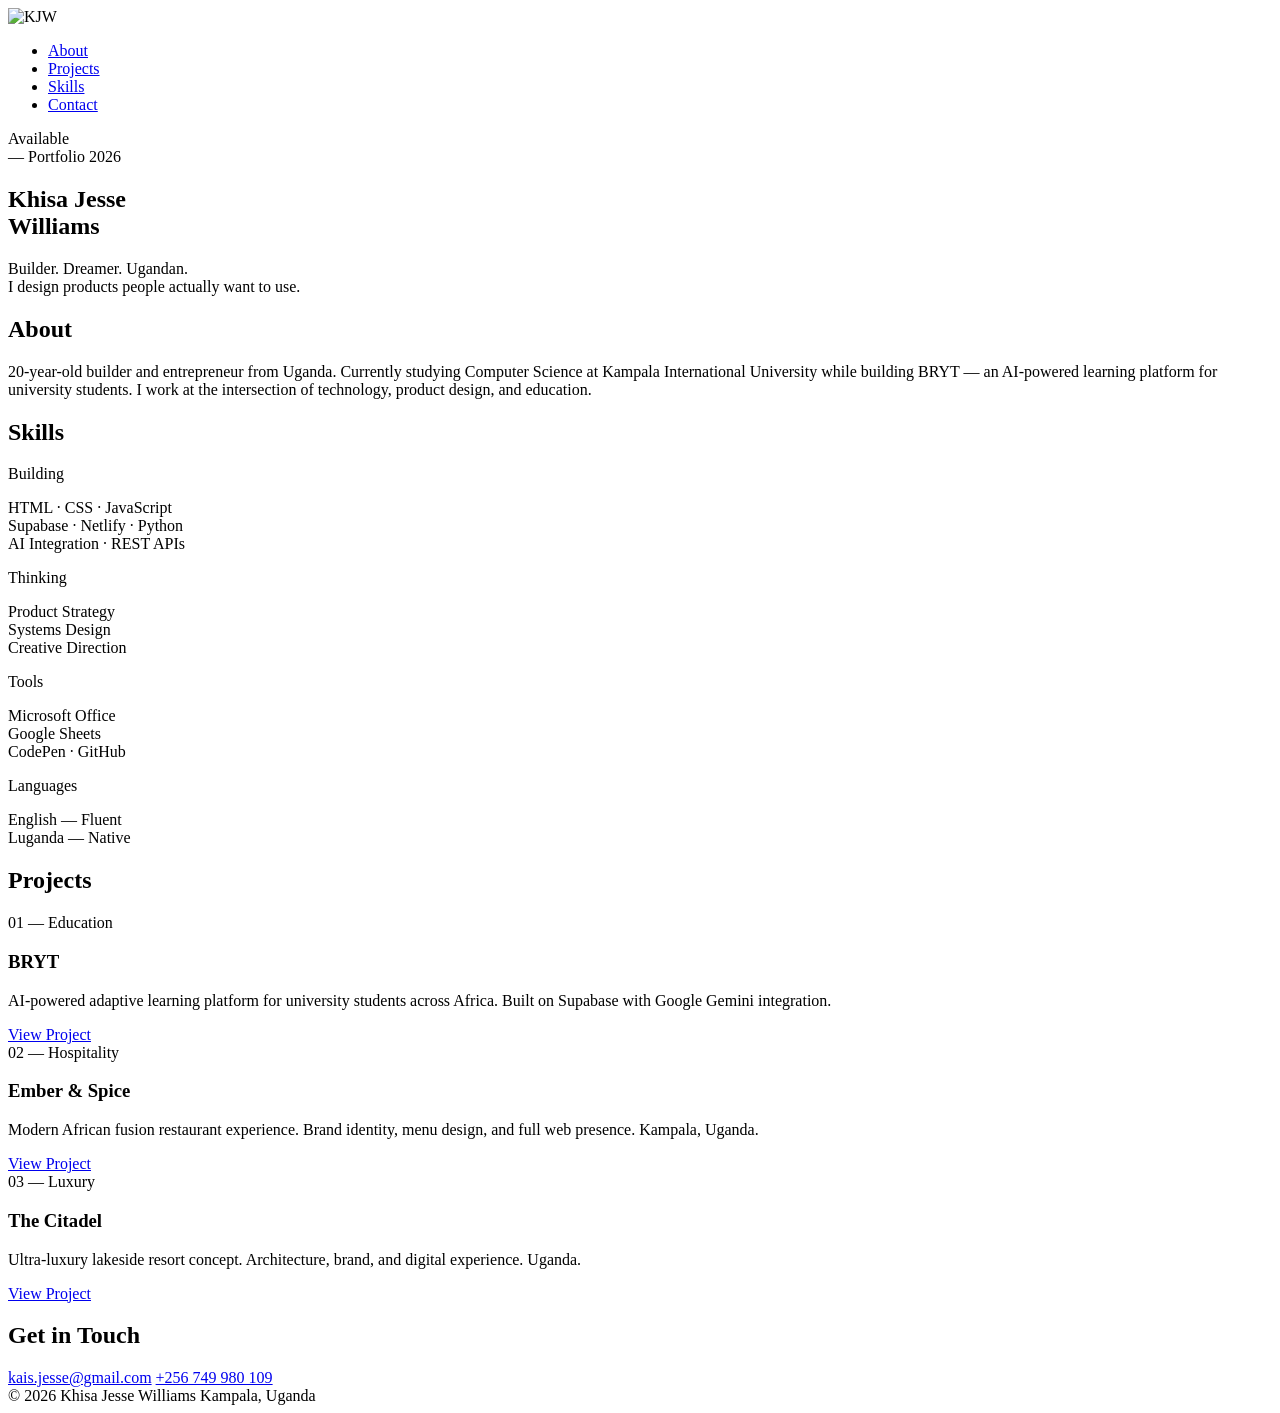
==== index.html @ c899e461 "Rename Index.html to index.html" ====
<!DOCTYPE html>
<html lang="en">
<head>
  <meta charset="UTF-8" />
  <meta name="viewport" content="width=device-width, initial-scale=1.0"/>
  <link href="https://fonts.googleapis.com/css2?family=Cormorant+Garamond:wght@300;400;500&family=Inter:wght@300;400;500&display=swap" rel="stylesheet">
  <link rel="stylesheet" href="style.css">
  <title>Khisa Jesse Williams</title>
</head>
<body>

  <!-- NAV -->
  <nav>
    <img src="https://i.ibb.co/230C5brt/Screenshot-20260627-202913-Whats-App.jpg" alt="KJW" class="nav-logo" />
    <ul>
      <li><a href="#about">About</a></li>
      <li><a href="#projects">Projects</a></li>
      <li><a href="#skills">Skills</a></li>
      <li><a href="#contact">Contact</a></li>
    </ul>
    <div class="status">
      <span class="status-dot"></span>
      <span class="status-text">Available</span>
    </div>
  </nav>

  <!-- HERO -->
  <section id="hero" class="fade-in">
    <span class="hero-label">— Portfolio 2026</span>
    <h1>Khisa Jesse<br>Williams</h1>
    <p>Builder. Dreamer. Ugandan.<br>I design products people actually want to use.</p>
  </section>

  <!-- ABOUT -->
  <section id="about" class="fade-in">
    <h2>About</h2>
    <p>20-year-old builder and entrepreneur from Uganda. Currently studying Computer Science at Kampala International University while building BRYT — an AI-powered learning platform for university students. I work at the intersection of technology, product design, and education.</p>
  </section>

  <!-- SKILLS -->
  <section id="skills" class="fade-in">
    <h2>Skills</h2>
    <div class="skills-grid">
      <div class="skill-group">
        <span class="skill-label">Building</span>
        <p>HTML · CSS · JavaScript<br>Supabase · Netlify · Python<br>AI Integration · REST APIs</p>
      </div>
      <div class="skill-group">
        <span class="skill-label">Thinking</span>
        <p>Product Strategy<br>Systems Design<br>Creative Direction</p>
      </div>
      <div class="skill-group">
        <span class="skill-label">Tools</span>
        <p>Microsoft Office<br>Google Sheets<br>CodePen · GitHub</p>
      </div>
      <div class="skill-group">
        <span class="skill-label">Languages</span>
        <p>English — Fluent<br>Luganda — Native</p>
      </div>
    </div>
  </section>

  <!-- PROJECTS -->
  <section id="projects" class="fade-in">
    <h2>Projects</h2>

    <div class="project">
      <span class="project-meta">01 — Education</span>
      <h3>BRYT</h3>
      <p>AI-powered adaptive learning platform for university students across Africa. Built on Supabase with Google Gemini integration.</p>
      <a href="#" class="project-link">View Project</a>
    </div>

    <div class="project">
      <span class="project-meta">02 — Hospitality</span>
      <h3>Ember & Spice</h3>
      <p>Modern African fusion restaurant experience. Brand identity, menu design, and full web presence. Kampala, Uganda.</p>
      <a href="https://ember-spice-luxe.lovable.app/" target="_blank" class="project-link">View Project</a>
    </div>

    <div class="project">
      <span class="project-meta">03 — Luxury</span>
      <h3>The Citadel</h3>
      <p>Ultra-luxury lakeside resort concept. Architecture, brand, and digital experience. Uganda.</p>
      <a href="https://stellar-crostata-13b056.netlify.app/" target="_blank" class="project-link">View Project</a>
    </div>

  </section>

  <!-- CONTACT -->
  <section id="contact" class="fade-in">
    <h2>Get in Touch</h2>
    <a href="mailto:kais.jesse@gmail.com" class="contact-link">kais.jesse@gmail.com</a>
    <a href="tel:+256749980109" class="contact-link">+256 749 980 109</a>
  </section>

  <!-- FOOTER -->
  <footer>
    <span>© 2026 Khisa Jesse Williams</span>
    <span>Kampala, Uganda</span>
  </footer>

</body>
</html>
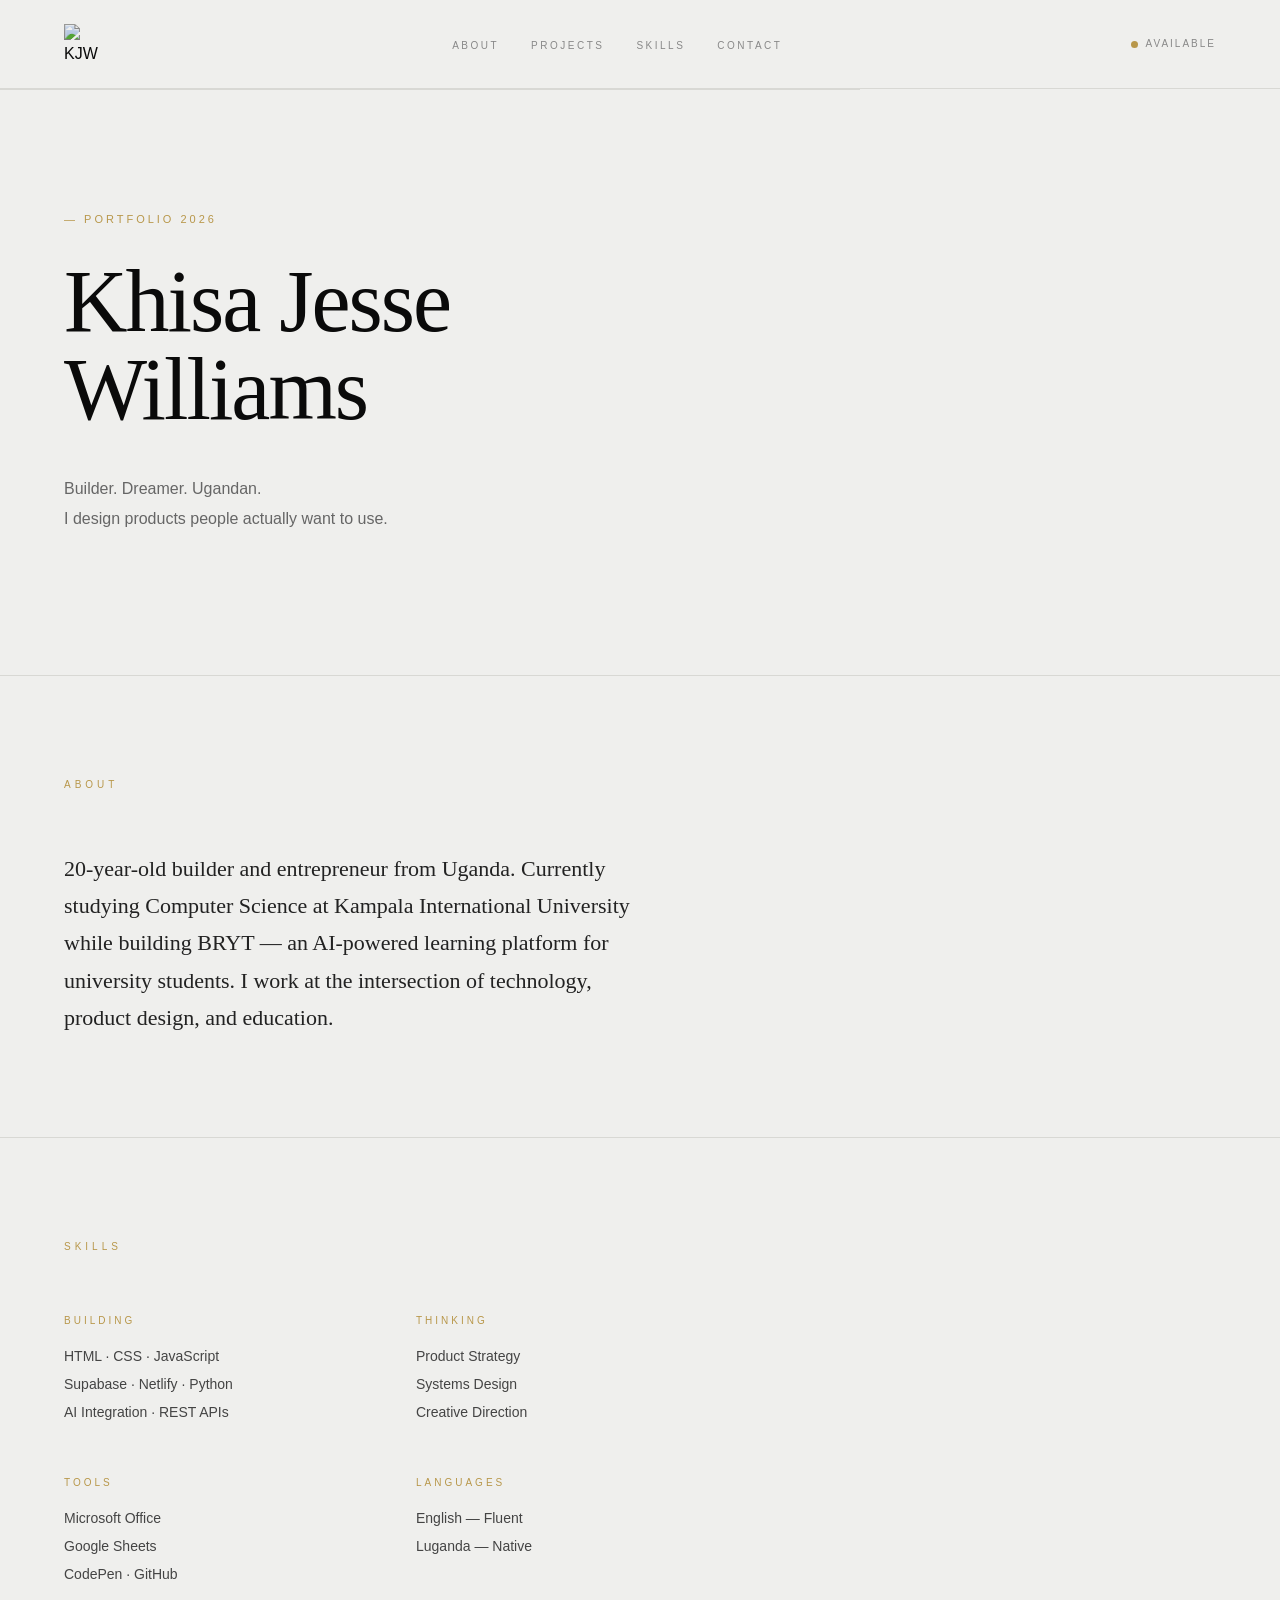
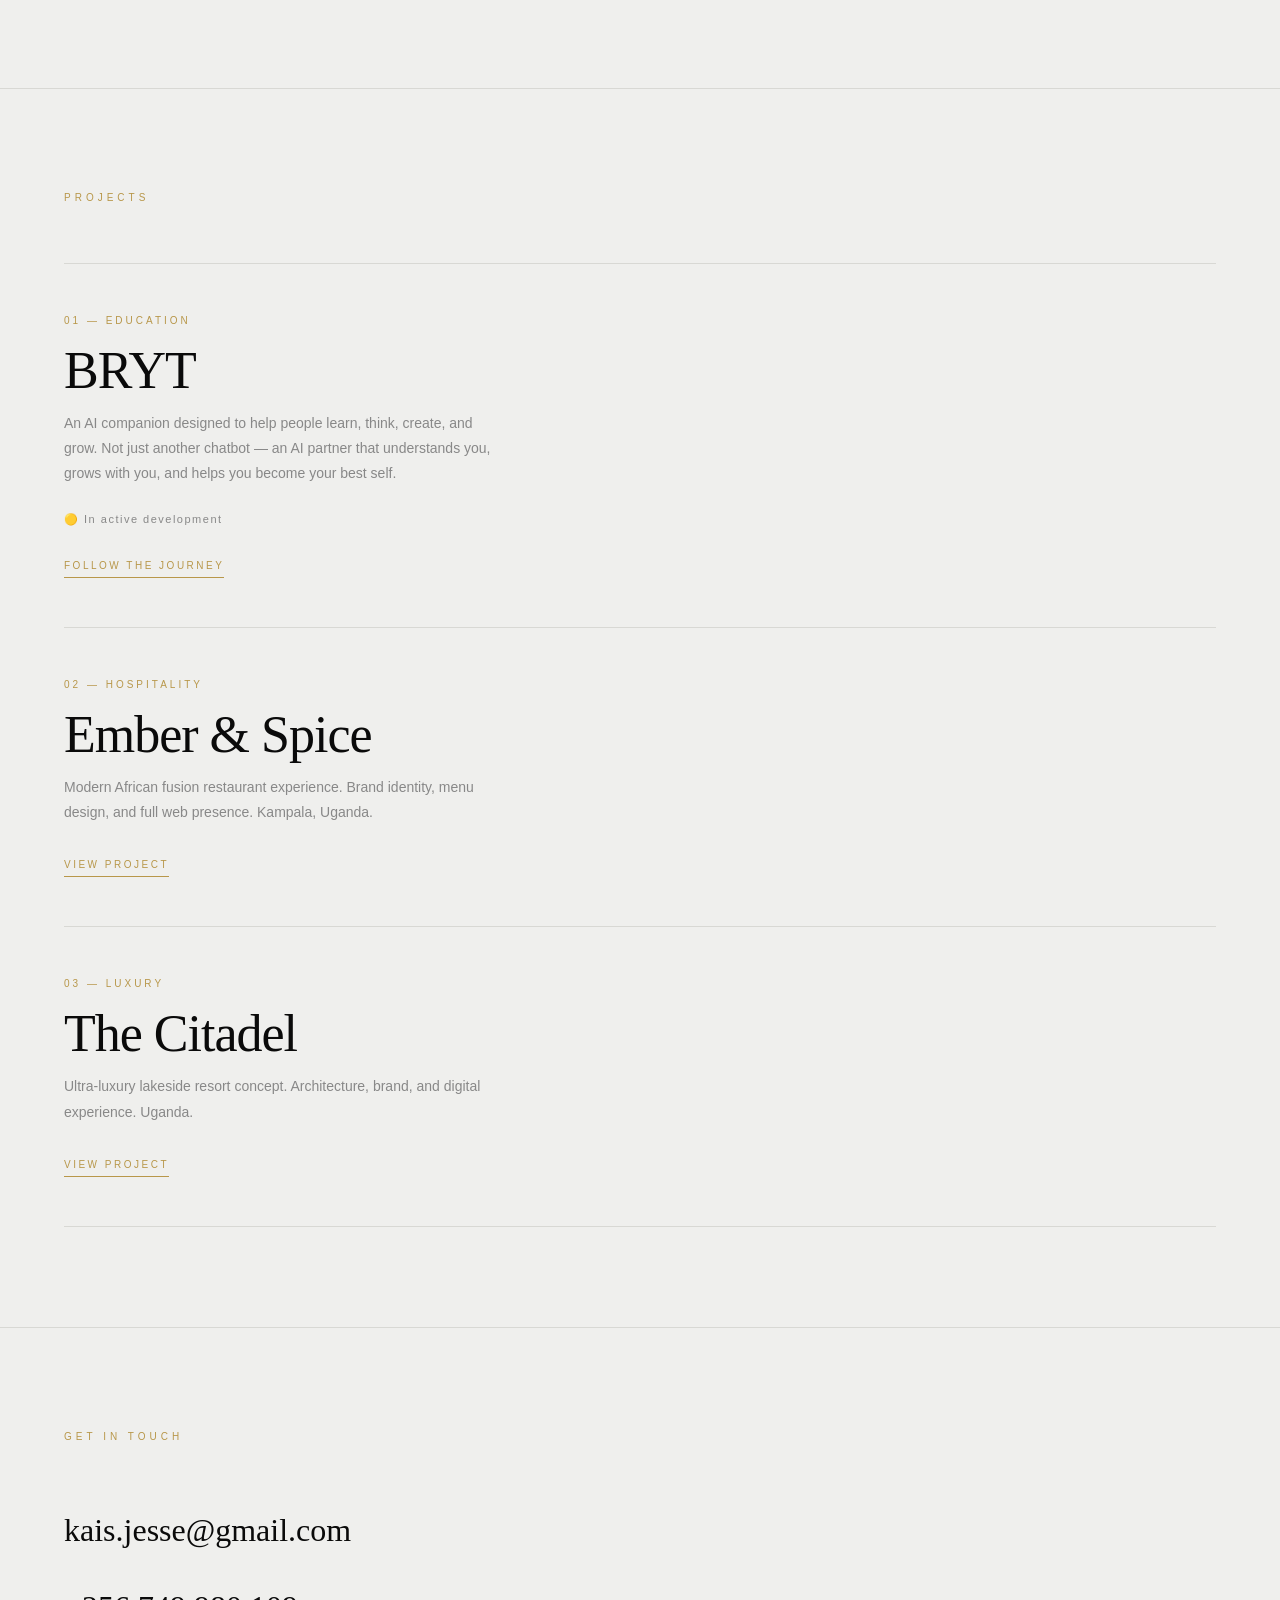
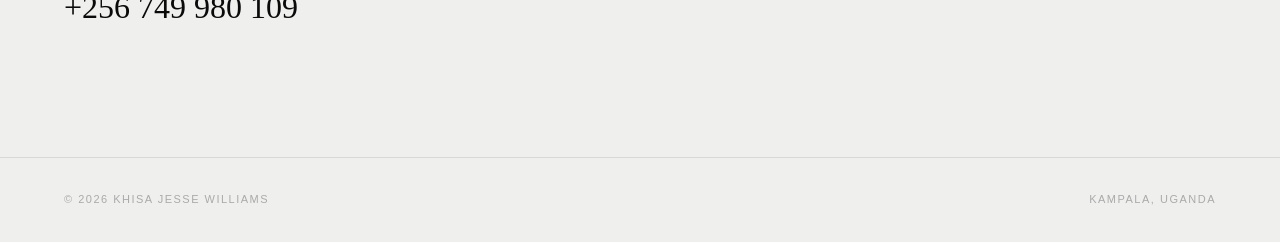
==== commit 51f5df9b: "Revise BRYT project details in index.html Updated project description for BRYT and added status and " ====
--- a/index.html
+++ b/index.html
@@ -65,10 +65,11 @@
     <h2>Projects</h2>
 
     <div class="project">
-      <span class="project-meta">01 — Education</span>
-      <h3>BRYT</h3>
-      <p>AI-powered adaptive learning platform for university students across Africa. Built on Supabase with Google Gemini integration.</p>
-      <a href="#" class="project-link">View Project</a>
+  <span class="project-meta">01 — Education</span>
+  <h3>BRYT</h3>
+  <p>An AI companion designed to help people learn, think, create, and grow. Not just another chatbot — an AI partner that understands you, grows with you, and helps you become your best self.</p>
+  <span class="project-status">🟡 In active development</span>
+  <a href="mailto:kais.jesse@gmail.com?subject=BRYT — I want to follow the journey" class="project-link">Follow the Journey</a>
     </div>
 
     <div class="project">
--- a/style.css
+++ b/style.css
@@ -0,0 +1,354 @@
+/* ── RESET ── */
+* {
+  margin: 0;
+  padding: 0;
+  box-sizing: border-box;
+}
+
+/* ── FADE IN ── */
+@keyframes fadeUp {
+  from { opacity: 0; transform: translateY(24px); }
+  to { opacity: 1; transform: translateY(0); }
+}
+
+.fade-in {
+  opacity: 0;
+  animation: fadeUp 0.9s ease forwards;
+}
+
+section.fade-in:nth-of-type(1) { animation-delay: 0.1s; }
+section.fade-in:nth-of-type(2) { animation-delay: 0.25s; }
+section.fade-in:nth-of-type(3) { animation-delay: 0.4s; }
+section.fade-in:nth-of-type(4) { animation-delay: 0.55s; }
+section.fade-in:nth-of-type(5) { animation-delay: 0.7s; }
+
+/* ── BASE ── */
+body {
+  background-color: #EFEFED;
+  color: #0A0A0A;
+  font-family: 'Inter', sans-serif;
+  font-weight: 300;
+  line-height: 1.8;
+  -webkit-font-smoothing: antialiased;
+}
+
+a { color: inherit; text-decoration: none; }
+
+/* ── NAV ── */
+nav {
+  display: flex;
+  justify-content: space-between;
+  align-items: center;
+  padding: 24px 64px;
+  position: sticky;
+  top: 0;
+  background-color: #EFEFED;
+  z-index: 100;
+  border-bottom: 1px solid #D8D8D4;
+}
+
+nav img.nav-logo {
+  height: 40px;
+  width: 40px;
+  object-fit: contain;
+  mix-blend-mode: multiply;
+  flex-shrink: 0;
+}
+
+nav ul {
+  list-style: none;
+  display: flex;
+  gap: 32px;
+}
+
+nav ul li a {
+  font-size: 10px;
+  letter-spacing: 2.5px;
+  text-transform: uppercase;
+  font-weight: 400;
+  color: #888;
+  transition: color 0.3s ease;
+}
+
+nav ul li a:hover { color: #0A0A0A; }
+
+/* ── STATUS ── */
+.status {
+  display: flex;
+  align-items: center;
+  gap: 8px;
+}
+
+.status-dot {
+  width: 7px;
+  height: 7px;
+  border-radius: 50%;
+  background-color: #4CAF50;
+  display: inline-block;
+  animation: pulse 2s infinite;
+}
+
+@keyframes pulse {
+  0% { opacity: 1; }
+  50% { opacity: 0.3; }
+  100% { opacity: 1; }
+}
+
+.status-text {
+  font-size: 10px;
+  letter-spacing: 2px;
+  text-transform: uppercase;
+  color: #888;
+}
+
+/* ── HERO ── */
+#hero {
+  padding: 120px 64px 100px;
+  max-width: 860px;
+}
+
+.hero-label {
+  display: block;
+  font-size: 11px;
+  letter-spacing: 3px;
+  text-transform: uppercase;
+  color: #AAAAAA;
+  margin-bottom: 28px;
+}
+
+#hero h1 {
+  font-family: 'Cormorant Garamond', serif;
+  font-size: 88px;
+  font-weight: 300;
+  line-height: 1.0;
+  letter-spacing: -2px;
+  margin-bottom: 40px;
+}
+
+#hero p {
+  font-size: 16px;
+  color: #666;
+  font-weight: 300;
+  line-height: 1.9;
+  max-width: 400px;
+  margin-bottom: 40px;
+}
+
+/* ── SHARED SECTION ── */
+section {
+  padding: 100px 64px;
+  border-top: 1px solid #D8D8D4;
+}
+
+section h2 {
+  font-size: 10px;
+  letter-spacing: 4px;
+  text-transform: uppercase;
+  color: #AAAAAA;
+  margin-bottom: 56px;
+  font-weight: 500;
+}
+
+/* ── ABOUT ── */
+#about p {
+  font-family: 'Cormorant Garamond', serif;
+  font-size: 22px;
+  font-weight: 300;
+  max-width: 600px;
+  line-height: 1.7;
+  color: #222;
+}
+
+/* ── SKILLS ── */
+.skills-grid {
+  display: grid;
+  grid-template-columns: repeat(2, 1fr);
+  gap: 48px 64px;
+  max-width: 640px;
+}
+
+.skill-label {
+  display: block;
+  font-size: 10px;
+  letter-spacing: 3px;
+  text-transform: uppercase;
+  color: #AAAAAA;
+  margin-bottom: 12px;
+}
+
+.skill-group p {
+  font-size: 14px;
+  color: #444;
+  line-height: 2;
+  font-weight: 300;
+}
+
+/* ── PROJECTS ── */
+#projects {
+  padding-left: 64px;
+  padding-right: 64px;
+}
+
+.project {
+  padding: 48px 0;
+  border-bottom: 1px solid #D8D8D4;
+  transition: opacity 0.3s ease;
+}
+
+.project:first-of-type { border-top: 1px solid #D8D8D4; }
+.project:hover { opacity: 0.6; }
+
+.project-meta {
+  display: block;
+  font-size: 10px;
+  letter-spacing: 3px;
+  text-transform: uppercase;
+  color: #AAAAAA;
+  margin-bottom: 12px;
+}
+
+.project h3 {
+  font-family: 'Cormorant Garamond', serif;
+  font-size: 52px;
+  font-weight: 300;
+  margin-bottom: 12px;
+  letter-spacing: -1px;
+  line-height: 1.1;
+}
+
+.project p {
+  font-size: 14px;
+  color: #888;
+  margin-bottom: 24px;
+  max-width: 440px;
+  line-height: 1.8;
+}
+
+.project-link {
+  font-size: 10px;
+  letter-spacing: 2.5px;
+  text-transform: uppercase;
+  font-weight: 500;
+  color: #0A0A0A;
+  display: inline-block;
+  position: relative;
+  padding-bottom: 3px;
+}
+
+.project-link::after {
+  content: '';
+  position: absolute;
+  bottom: 0; left: 0;
+  width: 100%;
+  height: 1px;
+  background: #0A0A0A;
+  transform: scaleX(1);
+  transform-origin: left;
+  transition: transform 0.3s ease;
+}
+
+.project-link:hover::after {
+  transform: scaleX(0);
+  transform-origin: right;
+}
+
+/* ── CONTACT ── */
+#contact {
+  display: flex;
+  flex-direction: column;
+}
+
+.contact-link {
+  display: block;
+  font-family: 'Cormorant Garamond', serif;
+  font-size: 32px;
+  font-weight: 300;
+  color: #0A0A0A;
+  margin-bottom: 16px;
+  position: relative;
+  width: fit-content;
+  padding-bottom: 4px;
+}
+
+.contact-link::after {
+  content: '';
+  position: absolute;
+  bottom: 0; left: 0;
+  width: 0;
+  height: 1px;
+  background: #0A0A0A;
+  transition: width 0.3s ease;
+}
+
+.contact-link:hover::after { width: 100%; }
+
+/* ── FOOTER ── */
+footer {
+  display: flex;
+  justify-content: space-between;
+  align-items: center;
+  padding: 32px 64px;
+  border-top: 1px solid #D8D8D4;
+  font-size: 11px;
+  letter-spacing: 1.5px;
+  text-transform: uppercase;
+  color: #AAAAAA;
+}
+
+/* ── MOBILE ── */
+@media (max-width: 600px) {
+  nav { padding: 20px 24px; }
+  nav ul { gap: 16px; }
+  nav ul li a { font-size: 9px; letter-spacing: 1.5px; }
+  .status-text { display: none; }
+
+  #hero { padding: 60px 24px 80px; }
+  #hero h1 { font-size: 52px; letter-spacing: -1px; }
+
+  section { padding: 72px 24px; }
+
+  #projects {
+    padding-left: 24px;
+    padding-right: 24px;
+  }
+
+  .skills-grid {
+    grid-template-columns: 1fr;
+    gap: 36px;
+  }
+
+  .project h3 { font-size: 38px; }
+  .contact-link { font-size: 24px; }
+
+  footer {
+    padding: 28px 24px;
+    flex-direction: column;
+    align-items: flex-start;
+    gap: 8px;
+  }
+  }
+/* ── GOLD ACCENTS ── */
+nav ul li a:hover { color: #B8974A; }
+
+.status-dot { background-color: #B8974A; }
+
+.hero-label { color: #B8974A; }
+
+.project-link { color: #B8974A; }
+.project-link::after { background: #B8974A; }
+
+.contact-link::after { background: #B8974A; }
+
+section h2 { color: #B8974A; }
+
+.project-meta { color: #B8974A; }
+
+.skill-label { color: #B8974A; }
+.project-status {
+  display: block;
+  font-size: 11px;
+  letter-spacing: 1.5px;
+  color: #888;
+  margin-bottom: 20px;
+  font-family: 'Inter', sans-serif;
+}
